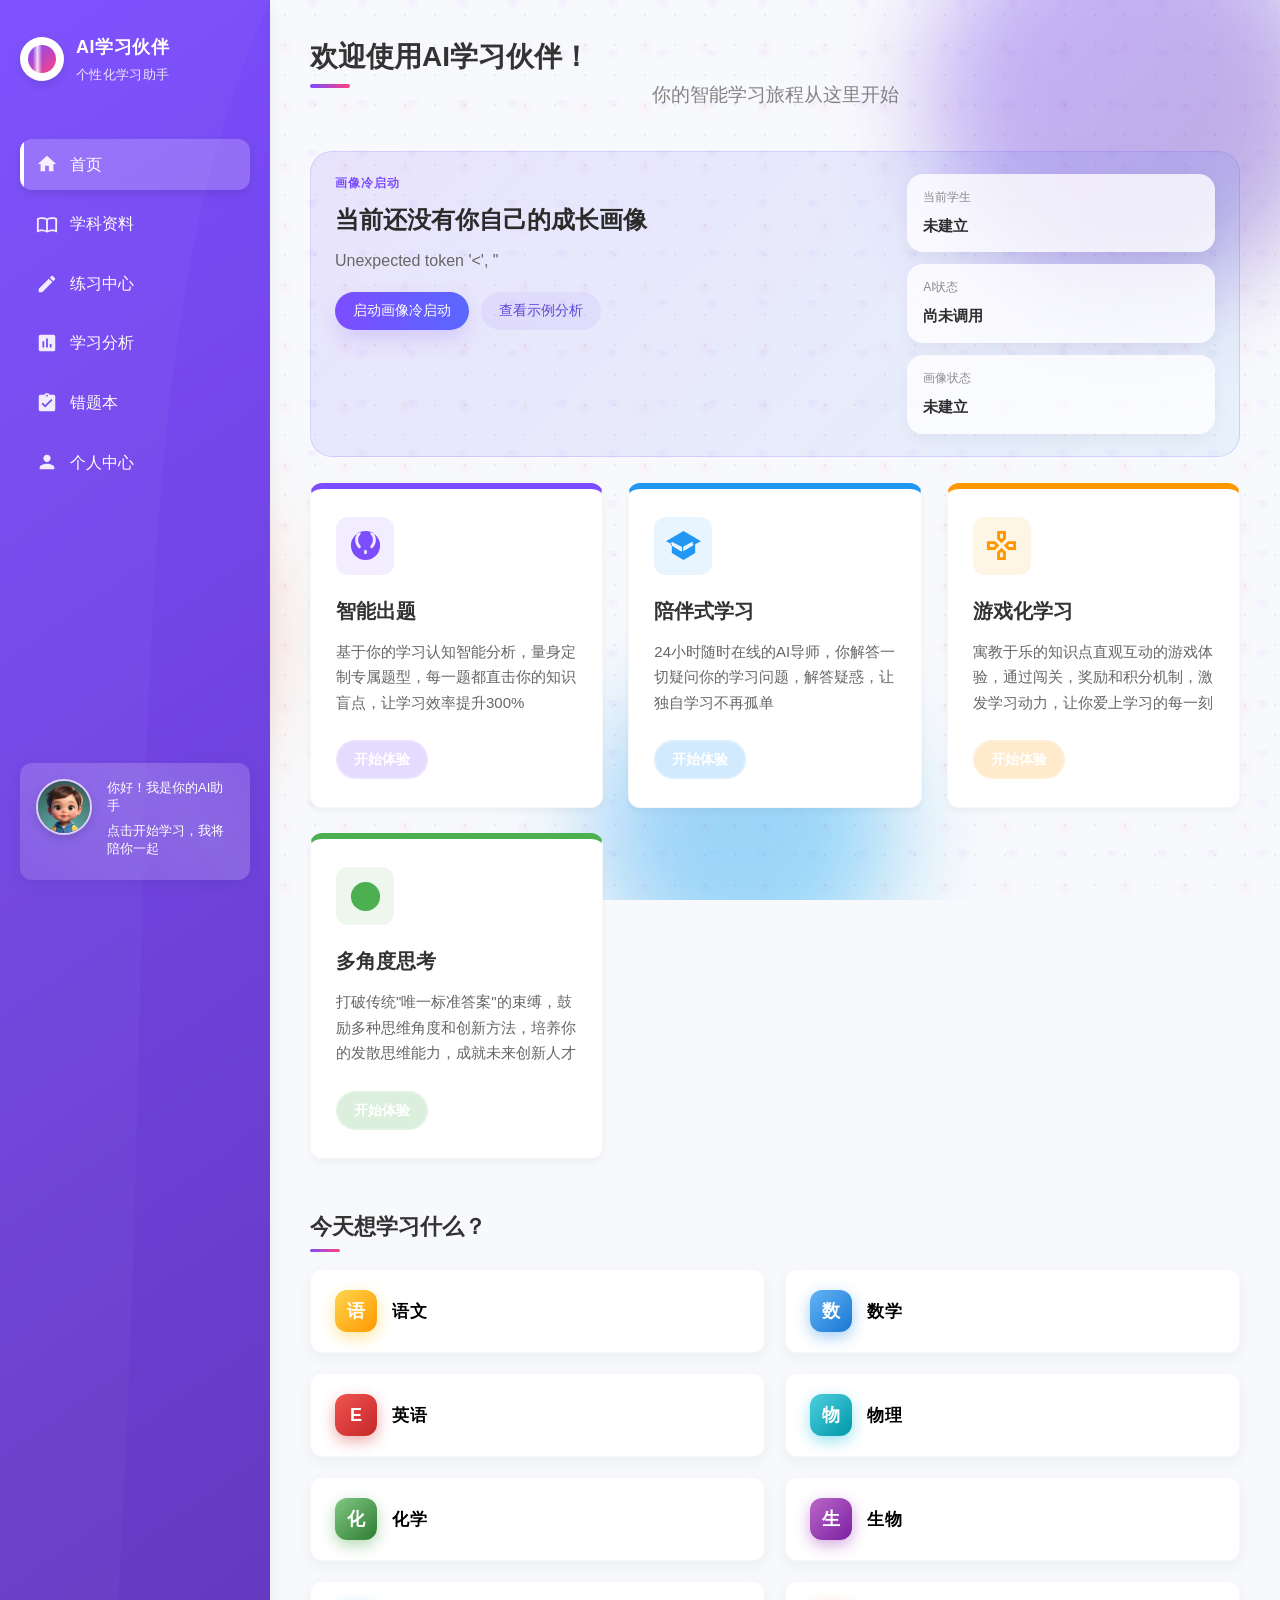
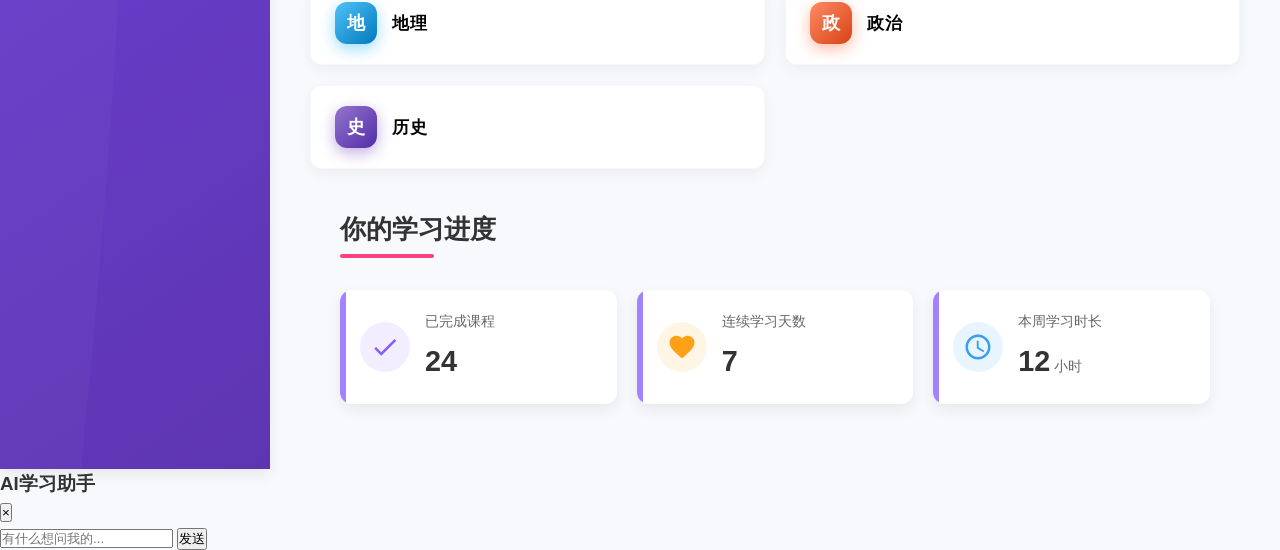
==== frontend/index.html @ 327259ae "Add files via upload" ====
<!DOCTYPE html>
<html lang="zh-CN">
<head>
    <meta charset="UTF-8">
    <meta name="viewport" content="width=device-width, initial-scale=1.0">
    <title>AI学习伙伴 - 个性化学习助手</title>
    <link rel="stylesheet" href="css/shouye.css?v=20260322-homefix-1">
    <!-- 添加谷歌字体 -->
    <link href="https://fonts.googleapis.com/css2?family=Noto+Sans+SC:wght@400;500;600;700&display=swap" rel="stylesheet">
</head>
<body>
    <!-- 背景装饰元素 -->
    <div class="bg-elements">
        <div class="bg-circle bg-circle-1"></div>
        <div class="bg-circle bg-circle-2"></div>
        <div class="bg-circle bg-circle-3"></div>
        <div class="bg-dot-grid"></div>
    </div>

    <div class="container">
        <!-- 左侧导航栏 -->
        <div class="sidebar">
            <div class="logo">
                <div class="logo-icon">
                    <div class="circle"></div>
                </div>
                <div class="logo-text">
                    <h3>AI学习伙伴</h3>
                    <p>个性化学习助手</p>
                </div>
            </div>

            <nav class="nav-menu">
                <a href="index.html" class="nav-item active">
                    <span class="nav-icon home-icon"></span>
                    <span>首页</span>
                </a>
                <a href="./pages/subject.html" class="nav-item">
                    <span class="nav-icon course-icon"></span>
                    <span>学科资料</span>
                </a>
                <a href="pages/practice.html" class="nav-item">
                    <span class="nav-icon practice-icon"></span>
                    <span>练习中心</span>
                </a>
                <a href="pages/analysis.html" class="nav-item">
                    <span class="nav-icon analysis-icon"></span>
                    <span>学习分析</span>
                </a>
                <a href="pages/notebook.html" class="nav-item">
                    <span class="nav-icon notebook-icon"></span>
                    <span>错题本</span>
                </a>
                <a href="./pages/personal.html" class="nav-item">
                    <span class="nav-icon user-icon"></span>
                    <span>个人中心</span>
                </a>
            </nav>

            <div class="avatar-container" id="ai-avatar-container">
                <div class="avatar">
                    <!-- 头像 -->
                     <img src="images/生成卡通形象.png" alt="AI助手头像">
                </div>
                <div class="chat-bubble">
                    <p>你好！我是你的AI助手</p>
                    <p>点击开始学习，我将陪你一起</p>
                </div>
            </div>
            
            <!-- AI助手对话界面 -->
            <div class="ai-sidebar-chat" id="ai-sidebar-chat">
                <div class="ai-chat-header">
                    <h3>AI学习助手</h3>
                </div>
                <div class="ai-chat-messages" id="ai-sidebar-messages">
                    <!-- 消息将在这里动态加载 -->
                </div>
                <div class="ai-chat-input">
                    <input type="text" id="ai-sidebar-input" placeholder="有什么想问我的...">
                    <button id="ai-sidebar-send">
                        <svg width="20" height="20" viewBox="0 0 24 24" fill="none" xmlns="http://www.w3.org/2000/svg">
                            <path d="M22 2L11 13" stroke="currentColor" stroke-width="2" stroke-linecap="round" stroke-linejoin="round"/>
                            <path d="M22 2L15 22L11 13L2 9L22 2Z" stroke="currentColor" stroke-width="2" stroke-linecap="round" stroke-linejoin="round"/>
                        </svg>
                    </button>
                </div>
            </div>
        </div>

        <!-- 主内容区 -->
        <div class="main-content">
            <div class="welcome-section">
                <h1>欢迎使用AI学习伙伴！</h1>
                <p class="welcome-subtitle">你的智能学习旅程从这里开始</p>
            </div>

            <!-- 学习模式卡片 -->
            <div class="learning-cards">
                <div class="card card-purple">
                    <div class="card-icon robot-icon"></div>
                    <h3>智能出题</h3>
                    <p>基于你的学习认知智能分析，量身定制专属题型，每一题都直击你的知识盲点，让学习效率提升300%</p>
                    <button class="card-btn">开始体验</button>
                </div>

                <div class="card card-blue">
                    <div class="card-icon hat-icon"></div>
                    <h3>陪伴式学习</h3>
                    <p>24小时随时在线的AI导师，你解答一切疑问你的学习问题，解答疑惑，让独自学习不再孤单</p>
                    <button class="card-btn">开始体验</button>
                </div>

                <div class="card card-orange">
                    <div class="card-icon game-icon"></div>
                    <h3>游戏化学习</h3>
                    <p>寓教于乐的知识点直观互动的游戏体验，通过闯关，奖励和积分机制，激发学习动力，让你爱上学习的每一刻</p>
                    <button class="card-btn">开始体验</button>
                </div>

                <div class="card card-green">
                    <div class="card-icon bulb-icon"></div>
                    <h3>多角度思考</h3>
                    <p>打破传统"唯一标准答案"的束缚，鼓励多种思维角度和创新方法，培养你的发散思维能力，成就未来创新人才</p>
                    <button class="card-btn">开始体验</button>
                </div>
            </div>

            <!-- 学科选择区域 -->
            <div class="subject-section">
                <h2>今天想学习什么？</h2>
                
                <div class="subject-grid">
                    <button class="subject-btn chinese">
                        <span class="subject-icon"></span>
                        <span>语文</span>
                    </button>
                    
                    <button class="subject-btn math">
                        <span class="subject-icon"></span>
                        <span>数学</span>
                    </button>
                    
                    <button class="subject-btn english">
                        <span class="subject-icon"></span>
                        <span>英语</span>
                    </button>
                    
                    <button class="subject-btn physics">
                        <span class="subject-icon"></span>
                        <span>物理</span>
                    </button>
                    
                    <button class="subject-btn chemistry">
                        <span class="subject-icon"></span>
                        <span>化学</span>
                    </button>
                    
                    <button class="subject-btn biology">
                        <span class="subject-icon"></span>
                        <span>生物</span>
                    </button>
                    
                    <button class="subject-btn geography">
                        <span class="subject-icon"></span>
                        <span>地理</span>
                    </button>
                    
                    <button class="subject-btn politics">
                        <span class="subject-icon"></span>
                        <span>政治</span>
                    </button>
                    
                    <button class="subject-btn history">
                        <span class="subject-icon"></span>
                        <span>历史</span>
                    </button>
                </div>
            </div>
            
            <!-- 学习统计卡片 -->
            <div class="stats-section">
                <h2>你的学习进度</h2>
                <div class="stats-cards">
                    <div class="stats-card">
                        <div class="stats-icon completed-icon"></div>
                        <div class="stats-info">
                            <h4>已完成课程</h4>
                            <p class="stats-number">24</p>
                        </div>
                    </div>
                    <div class="stats-card">
                        <div class="stats-icon streak-icon"></div>
                        <div class="stats-info">
                            <h4>连续学习天数</h4>
                            <p class="stats-number">7</p>
                        </div>
                    </div>
                    <div class="stats-card">
                        <div class="stats-icon time-icon"></div>
                        <div class="stats-info">
                            <h4>本周学习时长</h4>
                            <p class="stats-number">12<span class="stats-unit">小时</span></p>
                        </div>
                    </div>
                </div>
            </div>
        </div>
    </div>

    <script src="js/shouye.js?v=20260322-homefix-1"></script>
    <script src="js/ai-service.js?v=20260322-homefix-1"></script>
    <!-- AI助手修复脚本 -->
    <script src="js/ai-service-fix.js?v=20260322-homefix-1"></script>
</body>
</html>
---- frontend/css/shouye.css ----
/* 全局样式 */
* {
    margin: 0;
    padding: 0;
    box-sizing: border-box;
    font-family: 'PingFang SC', 'Microsoft YaHei', sans-serif;
}

:root {
    --primary-color: #7C4DFF;
    --primary-dark: #5E35B1;
    --secondary-color: #FF4081;
    --text-color: #333;
    --text-light: #666;
    --bg-color: #f8f9fc;
    --card-bg: #ffffff;
    --sidebar-width: 270px;
    --shadow-sm: 0 4px 6px rgba(0, 0, 0, 0.04);
    --shadow-md: 0 6px 15px rgba(0, 0, 0, 0.07);
    --shadow-lg: 0 10px 25px rgba(0, 0, 0, 0.1);
    --border-radius: 12px;
    --transition-normal: all 0.3s cubic-bezier(0.25, 0.8, 0.25, 1);
    
    /* 新增颜色变量 */
    --purple-light: rgba(124, 77, 255, 0.1);
    --blue-light: rgba(33, 150, 243, 0.1);
    --orange-light: rgba(255, 152, 0, 0.1);
    --green-light: rgba(76, 175, 80, 0.1);
    --gradient-purple: linear-gradient(135deg, #7C4DFF, #9966FF);
    --gradient-blue: linear-gradient(135deg, #2196F3, #03A9F4);
    --gradient-orange: linear-gradient(135deg, #FF9800, #FF7043);
    --gradient-green: linear-gradient(135deg, #4CAF50, #8BC34A);
}

body {
    background-color: var(--bg-color);
    color: var(--text-color);
    line-height: 1.6;
    font-size: 16px;
    background-image: 
        radial-gradient(circle at 25% 5%, rgba(124, 77, 255, 0.05) 2%, transparent 12%),
        radial-gradient(circle at 75% 80%, rgba(255, 64, 129, 0.04) 2%, transparent 12%);
    background-size: 50px 50px, 60px 60px;
    background-attachment: fixed;
}

/* 美化滚动条 */
::-webkit-scrollbar {
    width: 8px;
    height: 8px;
}

::-webkit-scrollbar-track {
    background: rgba(0, 0, 0, 0.05);
    border-radius: 10px;
}

::-webkit-scrollbar-thumb {
    background: rgba(124, 77, 255, 0.3);
    border-radius: 10px;
}

::-webkit-scrollbar-thumb:hover {
    background: rgba(124, 77, 255, 0.5);
}

.container {
    display: flex;
    min-height: 100vh;
    position: relative;
}

/* 侧边栏样式 */
.sidebar {
    width: var(--sidebar-width);
    background: linear-gradient(145deg, var(--primary-color) 0%, var(--primary-dark) 100%);
    color: white;
    padding: 25px 20px;
    display: flex;
    flex-direction: column;
    box-shadow: var(--shadow-md);
    z-index: 10;
    position: relative;
    overflow-y: auto;
}

.sidebar::before {
    content: '';
    position: absolute;
    top: 0;
    left: 0;
    width: 100%;
    height: 100%;
    background-image: url('data:image/svg+xml;utf8,<svg xmlns="http://www.w3.org/2000/svg" viewBox="0 0 100 100" preserveAspectRatio="none"><path d="M0,0 L100,0 C30,20 70,50 30,100 L0,100 Z" fill="rgba(255,255,255,0.05)"/></svg>');
    background-size: cover;
    opacity: 0.5;
    pointer-events: none;
}

.logo {
    display: flex;
    align-items: center;
    margin-bottom: 35px;
    padding: 8px 0;
}

.logo-icon {
    background-color: white;
    border-radius: 50%;
    width: 44px;
    height: 44px;
    display: flex;
    align-items: center;
    justify-content: center;
    margin-right: 12px;
    box-shadow: 0 4px 10px rgba(0, 0, 0, 0.1);
    position: relative;
    overflow: hidden;
}

.logo-svg {
    position: absolute;
    z-index: 5;
    opacity: 0.9;
    transform: scale(0.9);
}

.logo-icon::after {
    content: '';
    position: absolute;
    top: -10px;
    left: -10px;
    right: -10px;
    bottom: -10px;
    background: linear-gradient(45deg, transparent 40%, rgba(255, 255, 255, 0.8) 45%, transparent 50%);
    transform: rotate(45deg);
    animation: shimmer 3s infinite;
}

@keyframes shimmer {
    0% { transform: translateX(-100%) rotate(45deg); }
    100% { transform: translateX(100%) rotate(45deg); }
}

.circle {
    background: linear-gradient(135deg, var(--primary-color), var(--secondary-color));
    width: 28px;
    height: 28px;
    border-radius: 50%;
    position: relative;
    animation: pulse 2s infinite;
}

@keyframes pulse {
    0% { box-shadow: 0 5px 15px rgba(0, 0, 0, 0.1); }
    50% { box-shadow: 0 8px 25px rgba(0, 0, 0, 0.2); }
    100% { box-shadow: 0 5px 15px rgba(0, 0, 0, 0.1); }
}

.logo-text h3 {
    font-size: 18px;
    font-weight: 600;
    margin-bottom: 3px;
    letter-spacing: 0.5px;
}

.logo-text p {
    font-size: 13px;
    opacity: 0.85;
    letter-spacing: 0.3px;
}

.nav-menu {
    display: flex;
    flex-direction: column;
    flex-grow: 1;
    margin-top: 10px;
}

.nav-item {
    display: flex;
    align-items: center;
    padding: 13px 16px;
    margin-bottom: 8px;
    color: white;
    text-decoration: none;
    border-radius: var(--border-radius);
    transition: var(--transition-normal);
    position: relative;
    overflow: hidden;
}

.nav-item:hover {
    background-color: rgba(255, 255, 255, 0.15);
    transform: translateX(3px);
}

.nav-item.active {
    background-color: rgba(255, 255, 255, 0.2);
    box-shadow: 0 4px 8px rgba(0, 0, 0, 0.1);
}

.nav-item.active::before {
    content: '';
    position: absolute;
    left: 0;
    top: 0;
    bottom: 0;
    width: 4px;
    background: white;
    border-radius: 0 4px 4px 0;
}

.nav-icon {
    width: 22px;
    height: 22px;
    margin-right: 12px;
    display: inline-block;
    background-color: rgba(255, 255, 255, 0.9);
    mask-size: contain;
    mask-repeat: no-repeat;
    mask-position: center;
    -webkit-mask-size: contain;
    -webkit-mask-repeat: no-repeat;
    -webkit-mask-position: center;
}

.home-icon {
    -webkit-mask-image: url('data:image/svg+xml;utf8,<svg xmlns="http://www.w3.org/2000/svg" viewBox="0 0 24 24"><path d="M10 20v-6h4v6h5v-8h3L12 3 2 12h3v8z"/></svg>');
    mask-image: url('data:image/svg+xml;utf8,<svg xmlns="http://www.w3.org/2000/svg" viewBox="0 0 24 24"><path d="M10 20v-6h4v6h5v-8h3L12 3 2 12h3v8z"/></svg>');
}

.course-icon {
    -webkit-mask-image: url('data:image/svg+xml;utf8,<svg xmlns="http://www.w3.org/2000/svg" viewBox="0 0 24 24"><path d="M21 5c-1.11-.35-2.33-.5-3.5-.5-1.95 0-4.05.4-5.5 1.5-1.45-1.1-3.55-1.5-5.5-1.5S2.45 4.9 1 6v14.65c0 .25.25.5.5.5.1 0 .15-.05.25-.05C3.1 20.45 5.05 20 6.5 20c1.95 0 4.05.4 5.5 1.5 1.35-.85 3.8-1.5 5.5-1.5 1.65 0 3.35.3 4.75 1.05.1.05.15.05.25.05.25 0 .5-.25.5-.5V6c-.6-.45-1.25-.75-2-1zM3 18.5V7c1.1-.35 2.3-.5 3.5-.5 1.34 0 3.13.41 4.5.99v11.5C9.63 18.41 7.84 18 6.5 18c-1.2 0-2.4.15-3.5.5zm18 0c-1.1-.35-2.3-.5-3.5-.5-1.34 0-3.13.41-4.5.99V7.49c1.37-.59 3.16-.99 4.5-.99 1.2 0 2.4.15 3.5.5v11.5z"/></svg>');
    mask-image: url('data:image/svg+xml;utf8,<svg xmlns="http://www.w3.org/2000/svg" viewBox="0 0 24 24"><path d="M21 5c-1.11-.35-2.33-.5-3.5-.5-1.95 0-4.05.4-5.5 1.5-1.45-1.1-3.55-1.5-5.5-1.5S2.45 4.9 1 6v14.65c0 .25.25.5.5.5.1 0 .15-.05.25-.05C3.1 20.45 5.05 20 6.5 20c1.95 0 4.05.4 5.5 1.5 1.35-.85 3.8-1.5 5.5-1.5 1.65 0 3.35.3 4.75 1.05.1.05.15.05.25.05.25 0 .5-.25.5-.5V6c-.6-.45-1.25-.75-2-1zM3 18.5V7c1.1-.35 2.3-.5 3.5-.5 1.34 0 3.13.41 4.5.99v11.5C9.63 18.41 7.84 18 6.5 18c-1.2 0-2.4.15-3.5.5zm18 0c-1.1-.35-2.3-.5-3.5-.5-1.34 0-3.13.41-4.5.99V7.49c1.37-.59 3.16-.99 4.5-.99 1.2 0 2.4.15 3.5.5v11.5z"/></svg>');
}

.practice-icon {
    -webkit-mask-image: url('data:image/svg+xml;utf8,<svg xmlns="http://www.w3.org/2000/svg" viewBox="0 0 24 24"><path d="M3 17.25V21h3.75L17.81 9.94l-3.75-3.75L3 17.25zM20.71 7.04c.39-.39.39-1.02 0-1.41l-2.34-2.34c-.39-.39-1.02-.39-1.41 0l-1.83 1.83 3.75 3.75 1.83-1.83z"/></svg>');
    mask-image: url('data:image/svg+xml;utf8,<svg xmlns="http://www.w3.org/2000/svg" viewBox="0 0 24 24"><path d="M3 17.25V21h3.75L17.81 9.94l-3.75-3.75L3 17.25zM20.71 7.04c.39-.39.39-1.02 0-1.41l-2.34-2.34c-.39-.39-1.02-.39-1.41 0l-1.83 1.83 3.75 3.75 1.83-1.83z"/></svg>');
}

.analysis-icon {
    -webkit-mask-image: url('data:image/svg+xml;utf8,<svg xmlns="http://www.w3.org/2000/svg" viewBox="0 0 24 24"><path d="M19 3H5c-1.1 0-2 .9-2 2v14c0 1.1.9 2 2 2h14c1.1 0 2-.9 2-2V5c0-1.1-.9-2-2-2zM9 17H7v-7h2v7zm4 0h-2V7h2v10zm4 0h-2v-4h2v4z"/></svg>');
    mask-image: url('data:image/svg+xml;utf8,<svg xmlns="http://www.w3.org/2000/svg" viewBox="0 0 24 24"><path d="M19 3H5c-1.1 0-2 .9-2 2v14c0 1.1.9 2 2 2h14c1.1 0 2-.9 2-2V5c0-1.1-.9-2-2-2zM9 17H7v-7h2v7zm4 0h-2V7h2v10zm4 0h-2v-4h2v4z"/></svg>');
}

.notebook-icon {
    -webkit-mask-image: url('data:image/svg+xml;utf8,<svg xmlns="http://www.w3.org/2000/svg" viewBox="0 0 24 24"><path d="M19 3h-4.18C14.4 1.84 13.3 1 12 1c-1.3 0-2.4.84-2.82 2H5c-1.1 0-2 .9-2 2v14c0 1.1.9 2 2 2h14c1.1 0 2-.9 2-2V5c0-1.1-.9-2-2-2zm-7 0c.55 0 1 .45 1 1s-.45 1-1 1-1-.45-1-1 .45-1 1-1zm-2 14l-4-4 1.41-1.41L10 14.17l6.59-6.59L18 9l-8 8z"/></svg>');
    mask-image: url('data:image/svg+xml;utf8,<svg xmlns="http://www.w3.org/2000/svg" viewBox="0 0 24 24"><path d="M19 3h-4.18C14.4 1.84 13.3 1 12 1c-1.3 0-2.4.84-2.82 2H5c-1.1 0-2 .9-2 2v14c0 1.1.9 2 2 2h14c1.1 0 2-.9 2-2V5c0-1.1-.9-2-2-2zm-7 0c.55 0 1 .45 1 1s-.45 1-1 1-1-.45-1-1 .45-1 1-1zm-2 14l-4-4 1.41-1.41L10 14.17l6.59-6.59L18 9l-8 8z"/></svg>');
}

.user-icon {
    -webkit-mask-image: url('data:image/svg+xml;utf8,<svg xmlns="http://www.w3.org/2000/svg" viewBox="0 0 24 24"><path d="M12 12c2.21 0 4-1.79 4-4s-1.79-4-4-4-4 1.79-4 4 1.79 4 4 4zm0 2c-2.67 0-8 1.34-8 4v2h16v-2c0-2.66-5.33-4-8-4z"/></svg>');
    mask-image: url('data:image/svg+xml;utf8,<svg xmlns="http://www.w3.org/2000/svg" viewBox="0 0 24 24"><path d="M12 12c2.21 0 4-1.79 4-4s-1.79-4-4-4-4 1.79-4 4 1.79 4 4 4zm0 2c-2.67 0-8 1.34-8 4v2h16v-2c0-2.66-5.33-4-8-4z"/></svg>');
}

.avatar-container {
    display: flex;
    background: rgba(255, 255, 255, 0.1);
    backdrop-filter: blur(5px);
    -webkit-backdrop-filter: blur(5px);
    border-radius: var(--border-radius);
    padding: 16px;
    box-shadow: 0 4px 15px rgba(0, 0, 0, 0.07);
    position: fixed;
    left: 20px;
    bottom: 20px;
    width: calc(var(--sidebar-width) - 40px);
    z-index: 20;
    overflow: hidden;
    cursor: pointer;
    transition: transform 0.3s ease, opacity 0.3s ease;
}

.avatar-container:hover {
    transform: translateY(-5px);
    box-shadow: 0 8px 25px rgba(0, 0, 0, 0.12);
    background: rgba(255, 255, 255, 0.15);
}

.avatar-container:active {
    transform: translateY(-2px);
}

.avatar-container::before {
    content: '';
    position: absolute;
    top: 0;
    left: 0;
    width: 100%;
    height: 100%;
    background: linear-gradient(45deg, transparent, rgba(255, 255, 255, 0.1), transparent);
    background-size: 200% 200%;
    animation: shimmerBg 2s linear infinite;
}

@keyframes shimmerBg {
    0% { background-position: 0% 0%; }
    100% { background-position: 200% 200%; }
}

.avatar {
    width: 56px;
    height: 56px;
    border-radius: 50%;
    flex-shrink: 0;
    overflow: hidden;
    box-shadow: 0 4px 8px rgba(0, 0, 0, 0.15);
    border: 2px solid rgba(255, 255, 255, 0.7);
}

.avatar img {
    width: 100%;
    height: 100%;
    object-fit: cover;
    transition: transform 0.5s ease;
}

.avatar:hover img {
    transform: scale(1.1);
}

.chat-bubble {
    margin-left: 15px;
    font-size: 13px;
    align-self: center;
    position: relative;
}

.chat-bubble p {
    margin-bottom: 6px;
    line-height: 1.4;
    position: relative;
    z-index: 1;
}

/* 主内容区样式 */
.main-content {
    flex-grow: 1;
    padding: 35px 40px;
    overflow-y: auto;
    position: relative;
}

.welcome-section {
    margin-bottom: 40px;
    position: relative;
}

.welcome-section h1 {
    font-size: 28px;
    font-weight: 700;
    color: var(--text-color);
    position: relative;
    display: inline-block;
    margin-bottom: 10px;
}

.welcome-section h1::after {
    content: '';
    position: absolute;
    left: 0;
    bottom: -8px;
    width: 40px;
    height: 4px;
    background: linear-gradient(90deg, var(--primary-color), var(--secondary-color));
    border-radius: 2px;
}

/* 欢迎区域副标题 */
.welcome-subtitle {
    text-align: center;
    color: var(--text-light);
    font-size: 1.2rem;
    margin-top: -10px;
    margin-bottom: 20px;
    opacity: 0.8;
    font-weight: 500;
    max-width: 600px;
    margin-left: auto;
    margin-right: auto;
    animation: fadeInUp 0.8s ease-out 0.2s both;
}

/* 学习卡片样式 */
.learning-cards {
    display: grid;
    grid-template-columns: repeat(auto-fit, minmax(260px, 1fr));
    gap: 25px;
    margin-bottom: 50px;
}

.card {
    background-color: var(--card-bg);
    border-radius: var(--border-radius);
    padding: 28px 25px;
    box-shadow: var(--shadow-sm);
    transition: var(--transition-normal);
    position: relative;
    overflow: hidden;
    z-index: 1;
    border: 1px solid rgba(0, 0, 0, 0.03);
}

.card::before {
    content: '';
    position: absolute;
    top: 0;
    left: 0;
    right: 0;
    height: 6px;
    background: linear-gradient(90deg, transparent, rgba(255, 255, 255, 0.5), transparent);
    opacity: 0;
    transition: opacity 0.5s ease;
}

.card:hover {
    transform: translateY(-8px);
    box-shadow: var(--shadow-lg);
}

.card:hover::before {
    opacity: 1;
}

.card-icon {
    width: 58px;
    height: 58px;
    border-radius: var(--border-radius);
    display: flex;
    align-items: center;
    justify-content: center;
    margin-bottom: 20px;
    background-size: 60%;
    background-position: center;
    background-repeat: no-repeat;
    transition: transform 0.3s ease;
}

.card:hover .card-icon {
    transform: scale(1.1) rotate(5deg);
}

.card-purple .card-icon {
    background-color: rgba(124, 77, 255, 0.1);
    background-image: url('data:image/svg+xml;utf8,<svg xmlns="http://www.w3.org/2000/svg" viewBox="0 0 24 24" fill="%237C4DFF"><path d="M22 12a10 10 0 1 1-20 0 10 10 0 0 1 20 0zm-10 3a1 1 0 0 0-1 1v1a1 1 0 0 0 2 0v-1a1 1 0 0 0-1-1zm-3.5-1.5a1 1 0 0 0 0-1.4 5.5 5.5 0 0 1 0-7.8 1 1 0 0 0-1.4-1.4 7.5 7.5 0 0 0 0 10.6 1 1 0 0 0 1.4 0zm7-1.4a1 1 0 0 0 0 1.4 1 1 0 0 0 1.4 0 7.5 7.5 0 0 0 0-10.6 1 1 0 0 0-1.4 1.4 5.5 5.5 0 0 1 0 7.8z"/></svg>');
}

.card-blue .card-icon {
    background-color: rgba(33, 150, 243, 0.1);
    background-image: url('data:image/svg+xml;utf8,<svg xmlns="http://www.w3.org/2000/svg" viewBox="0 0 24 24" fill="%232196F3"><path d="M12 2L0 9l4 2.18v6L12 22l8-4.82v-6L24 9L12 2zm6.82 9.76l-7.01 4.26v-3.08L18 9.5l.82 2.26zm-8.64 4.26L3.18 11.7 4 9.5l7 3.5v3z"/></svg>');
}

.card-orange .card-icon {
    background-color: rgba(255, 152, 0, 0.1);
    background-image: url('data:image/svg+xml;utf8,<svg xmlns="http://www.w3.org/2000/svg" viewBox="0 0 24 24" fill="%23FF9800"><path d="M13 4v2.67l-1 1-1-1V4h2m7 7v2h-2.67l-1-1 1-1H20M6.67 11l1 1-1 1H4v-2h2.67M12 16.33l1 1V20h-2v-2.67l1-1M15 2H9v5.5l3 3 3-3V2zm7 7h-5.5l-3 3 3 3H22V9zM7.5 9H2v6h5.5l3-3-3-3zm4.5 4.5l-3 3V22h6v-5.5l-3-3z"/></svg>');
}

.card-green .card-icon {
    background-color: rgba(76, 175, 80, 0.1);
    background-image: url('data:image/svg+xml;utf8,<svg xmlns="http://www.w3.org/2000/svg" viewBox="0 0 24 24" fill="%234CAF50"><path d="M12 2a10 10 0 1 0 10 10A10 10 0 0 0 12 2zm-.5 5v3H8l4 4 4-4h-3.5V7h-1z"/></svg>');
}

.card h3 {
    font-size: 20px;
    margin-bottom: 12px;
    font-weight: 600;
    color: var(--text-color);
    position: relative;
}

.card p {
    font-size: 15px;
    color: var(--text-light);
    line-height: 1.7;
    margin-bottom: 10px;
}

.card-purple {
    border-top: 6px solid #7C4DFF;
}

.card-blue {
    border-top: 6px solid #2196F3;
}

.card-orange {
    border-top: 6px solid #FF9800;
}

.card-green {
    border-top: 6px solid #4CAF50;
}

/* 卡片按钮 */
.card-btn {
    background: transparent;
    border: 2px solid rgba(255, 255, 255, 0.2);
    color: white;
    padding: 8px 16px;
    border-radius: 30px;
    font-weight: 600;
    font-size: 0.9rem;
    margin-top: 15px;
    cursor: pointer;
    transition: all 0.3s ease;
    position: relative;
    overflow: hidden;
    z-index: 1;
}

.card-btn::before {
    content: '';
    position: absolute;
    top: 0;
    left: 0;
    width: 0%;
    height: 100%;
    background: rgba(255, 255, 255, 0.2);
    z-index: -1;
    transition: width 0.3s ease;
}

.card-btn:hover::before {
    width: 100%;
}

.card-btn:hover {
    transform: translateY(-3px);
    box-shadow: 0 5px 15px rgba(0, 0, 0, 0.1);
}

.card-purple .card-btn {
    background: rgba(124, 77, 255, 0.2);
}

.card-blue .card-btn {
    background: rgba(33, 150, 243, 0.2);
}

.card-orange .card-btn {
    background: rgba(255, 152, 0, 0.2);
}

.card-green .card-btn {
    background: rgba(76, 175, 80, 0.2);
}

/* 学科选择区样式 */
.subject-section {
    margin-top: 40px;
    position: relative;
}

.subject-section h2 {
    font-size: 22px;
    margin-bottom: 25px;
    color: var(--text-color);
    font-weight: 600;
    position: relative;
    display: inline-block;
}

.subject-section h2::after {
    content: '';
    position: absolute;
    left: 0;
    bottom: -8px;
    width: 30px;
    height: 3px;
    background: linear-gradient(90deg, var(--primary-color), var(--secondary-color));
    border-radius: 1.5px;
}

.subject-grid {
    display: grid;
    grid-template-columns: repeat(auto-fill, minmax(300px, 1fr));
    gap: 20px;
}

.subject-btn {
    display: flex;
    align-items: center;
    padding: 20px 24px;
    border: none;
    border-radius: var(--border-radius);
    background-color: var(--card-bg);
    cursor: pointer;
    font-size: 16px;
    font-weight: 500;
    text-align: left;
    box-shadow: 0 5px 15px rgba(0, 0, 0, 0.05);
    transition: all 0.3s cubic-bezier(0.34, 1.56, 0.64, 1);
    border: 1px solid rgba(0, 0, 0, 0.03);
    position: relative;
    overflow: hidden;
}

.subject-btn::before {
    content: '';
    position: absolute;
    top: 0;
    left: 0;
    width: 100%;
    height: 100%;
    background: linear-gradient(45deg, transparent, rgba(255, 255, 255, 0.1), transparent);
    transform: translateX(-100%);
    transition: transform 0.6s ease;
}

.subject-btn:hover {
    transform: translateY(-8px);
    box-shadow: 0 15px 30px rgba(0, 0, 0, 0.1);
    background-color: rgba(255, 255, 255, 0.9);
}

.subject-btn:hover::before {
    transform: translateX(100%);
}

.subject-icon {
    width: 42px;
    height: 42px;
    margin-right: 15px;
    display: inline-flex;
    align-items: center;
    justify-content: center;
    border-radius: 12px;
    transition: all 0.3s cubic-bezier(0.34, 1.56, 0.64, 1);
    position: relative;
    font-weight: bold;
    color: white;
    font-size: 18px;
    box-shadow: 0 4px 10px rgba(0, 0, 0, 0.1);
    overflow: hidden;
}

.subject-icon::before {
    content: '';
    position: absolute;
    top: 0;
    left: 0;
    right: 0;
    bottom: 0;
    background: rgba(255, 255, 255, 0.15);
    transform: translateX(-100%);
    transition: transform 0.6s ease;
    z-index: 1;
}

.subject-btn:hover .subject-icon::before {
    transform: translateX(100%);
}

.subject-btn:hover .subject-icon {
    transform: scale(1.15) translateY(-3px);
    box-shadow: 0 8px 20px rgba(0, 0, 0, 0.15);
    animation: pulse 2s infinite;
}

.subject-btn:nth-child(odd) .subject-icon {
    animation: floating 3s ease-in-out infinite;
}

.subject-btn:nth-child(even) .subject-icon {
    animation: floating 4s ease-in-out infinite;
    animation-delay: 0.5s;
}

.subject-btn:hover .subject-icon {
    animation: none;
}

.chinese .subject-icon::after {
    content: '语';
}

.math .subject-icon::after {
    content: '数';
}

.english .subject-icon::after {
    content: 'E';
}

.physics .subject-icon::after {
    content: '物';
}

.chemistry .subject-icon::after {
    content: '化';
}

.biology .subject-icon::after {
    content: '生';
}

.geography .subject-icon::after {
    content: '地';
}

.politics .subject-icon::after {
    content: '政';
}

.history .subject-icon::after {
    content: '史';
}

.chinese .subject-icon {
    background: linear-gradient(135deg, #FFD54F, #FF9800);
    box-shadow: 0 5px 15px rgba(255, 193, 7, 0.4);
}

.math .subject-icon {
    background: linear-gradient(135deg, #64B5F6, #1976D2);
    box-shadow: 0 5px 15px rgba(30, 136, 229, 0.4);
}

.english .subject-icon {
    background: linear-gradient(135deg, #EF5350, #C62828);
    box-shadow: 0 5px 15px rgba(211, 47, 47, 0.4);
}

.physics .subject-icon {
    background: linear-gradient(135deg, #4DD0E1, #0097A7);
    box-shadow: 0 5px 15px rgba(0, 188, 212, 0.4);
}

.chemistry .subject-icon {
    background: linear-gradient(135deg, #81C784, #2E7D32);
    box-shadow: 0 5px 15px rgba(67, 160, 71, 0.4);
}

.biology .subject-icon {
    background: linear-gradient(135deg, #BA68C8, #7B1FA2);
    box-shadow: 0 5px 15px rgba(156, 39, 176, 0.4);
}

.geography .subject-icon {
    background: linear-gradient(135deg, #4FC3F7, #0277BD);
    box-shadow: 0 5px 15px rgba(3, 169, 244, 0.4);
}

.politics .subject-icon {
    background: linear-gradient(135deg, #FF8A65, #D84315);
    box-shadow: 0 5px 15px rgba(255, 87, 34, 0.4);
}

.history .subject-icon {
    background: linear-gradient(135deg, #9575CD, #512DA8);
    box-shadow: 0 5px 15px rgba(103, 58, 183, 0.4);
}

.subject-btn span:last-child {
    font-weight: 600;
    letter-spacing: 0.5px;
    font-size: 17px;
    transition: all 0.3s ease;
}

.subject-btn:hover span:last-child {
    transform: scale(1.05);
    color: var(--primary-color);
}

/* 响应式布局 */
@media screen and (max-width: 1200px) {
    :root {
        --sidebar-width: 240px;
    }
    
    .learning-cards {
        grid-template-columns: repeat(2, 1fr);
    }
    
    .main-content {
        padding: 30px;
    }
}

@media screen and (max-width: 1024px) {
    .learning-cards {
        grid-template-columns: repeat(2, 1fr);
        gap: 20px;
    }
    
    .subject-grid {
        grid-template-columns: repeat(auto-fill, minmax(280px, 1fr));
    }
}

@media screen and (max-width: 768px) {
    :root {
        --sidebar-width: 100%;
    }
    
    .container {
        flex-direction: column;
    }
    
    .sidebar {
        width: 100%;
        padding: 20px;
    }
    
    .nav-menu {
        flex-direction: row;
        overflow-x: auto;
        margin-bottom: 15px;
        padding-bottom: 5px;
    }
    
    .nav-item {
        margin-right: 12px;
        margin-bottom: 0;
        padding: 10px 15px;
        white-space: nowrap;
    }
    
    .nav-item.active::before {
        width: 100%;
        height: 3px;
        top: auto;
        bottom: 0;
        border-radius: 2px 2px 0 0;
    }
    
    .learning-cards {
        grid-template-columns: 1fr;
    }
    
    .avatar-container {
        display: block;
        position: fixed;
        bottom: 20px;
        left: 20px;
        width: auto;
        z-index: 99;
    }
    
    .ai-sidebar-chat {
        width: 100%;
    }
    
    .welcome-section h1 {
        font-size: 24px;
    }
    
    .subject-section h2 {
        font-size: 20px;
    }
}

@media screen and (max-width: 540px) {
    .main-content {
        padding: 20px;
    }
    
    .card {
        padding: 20px;
    }
    
    .subject-grid {
        grid-template-columns: 1fr;
    }
    
    .subject-btn {
        padding: 15px 20px;
    }
    
    .welcome-section h1,
    .subject-section h2 {
        font-size: 18px;
    }
}

/* 添加一些微妙的动画效果 */
@keyframes fadeIn {
    from { opacity: 0; transform: translateY(10px); }
    to { opacity: 1; transform: translateY(0); }
}

.welcome-section {
    animation: fadeIn 0.8s ease-out;
}

.learning-cards {
    animation: fadeIn 1s ease-out 0.2s both;
}

.subject-section {
    animation: fadeIn 1.2s ease-out 0.4s both;
}

/* Dark Mode Styles */
@media (prefers-color-scheme: dark) {
    :root {
        --primary-color: #8aacc8;
        --primary-dark: #66829b;
        --secondary-color: #ff79c6;
        --text-color: #eee;
        --text-light: #ccc;
        --bg-color: #181a1b;
        --card-bg: #242526;
    }
    
    body {
         background-color: var(--bg-color);
         color: var(--text-color);
         transition: background-color 0.4s ease, color 0.4s ease;
    }
   
    .sidebar {
         background: linear-gradient(145deg, var(--primary-color) 0%, var(--primary-dark) 100%);
         color: var(--text-color);
    }
    
    .nav-item:hover {
         background-color: rgba(255, 255, 255, 0.1);
    }
    
    .nav-item.active {
         background-color: rgba(255, 255, 255, 0.15);
         box-shadow: 0 4px 8px rgba(255, 255, 255, 0.1);
    }
    
    .card {
         background-color: var(--card-bg);
         border: 1px solid rgba(255, 255, 255, 0.1);
    }
}

/* 背景装饰元素 */
.bg-elements {
    position: fixed;
    top: 0;
    left: 0;
    width: 100%;
    height: 100%;
    pointer-events: none;
    z-index: -1;
    overflow: hidden;
}

.bg-circle {
    position: absolute;
    border-radius: 50%;
    filter: blur(50px);
    opacity: 0.4;
}

.bg-circle-1 {
    width: 400px;
    height: 400px;
    top: -100px;
    right: -50px;
    background: linear-gradient(135deg, #7C4DFF, #5E35B1);
    animation: floating 15s infinite alternate ease-in-out;
}

.bg-circle-2 {
    width: 300px;
    height: 300px;
    bottom: -80px;
    right: 30%;
    background: linear-gradient(135deg, #2196F3, #03A9F4);
    animation: floating 18s infinite alternate-reverse ease-in-out;
}

.bg-circle-3 {
    width: 350px;
    height: 350px;
    bottom: 10%;
    left: -100px;
    background: linear-gradient(135deg, #FF9800, #FF7043);
    animation: floating 20s infinite alternate ease-in-out;
}

.bg-dot-grid {
    position: absolute;
    top: 0;
    left: 0;
    width: 100%;
    height: 100%;
    background-image: radial-gradient(rgba(0, 0, 0, 0.1) 1px, transparent 1px);
    background-size: 30px 30px;
    opacity: 0.5;
}

@keyframes floating {
    0% { transform: translateY(0px); }
    50% { transform: translateY(-5px); }
    100% { transform: translateY(0px); }
}

/* 学习统计卡片区域 */
.stats-section {
    margin-top: 40px;
    padding: 0 30px 30px;
    animation: fadeIn 1s ease-out 0.4s both;
}

.stats-section h2 {
    font-size: 1.6rem;
    color: var(--text-color);
    margin-bottom: 20px;
    position: relative;
    display: inline-block;
}

.stats-section h2::after {
    content: '';
    position: absolute;
    bottom: -8px;
    left: 0;
    width: 60%;
    height: 4px;
    background: var(--secondary-color);
    border-radius: 2px;
}

.stats-cards {
    display: grid;
    grid-template-columns: repeat(3, 1fr);
    gap: 20px;
    margin-top: 20px;
}

.stats-card {
    background: var(--card-bg);
    border-radius: var(--border-radius);
    padding: 20px;
    display: flex;
    align-items: center;
    box-shadow: var(--shadow-md);
    transition: all 0.3s ease;
    position: relative;
    overflow: hidden;
}

.stats-card::before {
    content: '';
    position: absolute;
    top: 0;
    left: 0;
    width: 6px;
    height: 100%;
    background: var(--primary-color);
    opacity: 0.7;
}

.stats-card:hover {
    transform: translateY(-5px);
    box-shadow: var(--shadow-lg);
}

.stats-icon {
    width: 50px;
    height: 50px;
    border-radius: 50%;
    margin-right: 15px;
    display: flex;
    align-items: center;
    justify-content: center;
    position: relative;
}

.stats-icon::before {
    content: '';
    position: absolute;
    width: 30px;
    height: 30px;
    background-size: cover;
    background-position: center;
    opacity: 0.9;
}

.completed-icon {
    background-color: var(--purple-light);
}

.completed-icon::before {
    background-image: url("data:image/svg+xml,%3Csvg xmlns='http://www.w3.org/2000/svg' viewBox='0 0 24 24' fill='%237C4DFF'%3E%3Cpath d='M9 16.17L4.83 12l-1.42 1.41L9 19 21 7l-1.41-1.41L9 16.17z'/%3E%3C/svg%3E");
}

.streak-icon {
    background-color: var(--orange-light);
}

.streak-icon::before {
    background-image: url("data:image/svg+xml,%3Csvg xmlns='http://www.w3.org/2000/svg' viewBox='0 0 24 24' fill='%23FF9800'%3E%3Cpath d='M13.35 20.13c-.76.69-1.93.69-2.69-.01l-.11-.1C5.3 15.27 1.87 12.16 2 8.28c.06-1.7.93-3.33 2.34-4.29 2.64-1.8 5.9-.96 7.66 1.1 1.76-2.06 5.02-2.91 7.66-1.1 1.41.96 2.28 2.59 2.34 4.29.14 3.88-3.3 6.99-8.55 11.76l-.1.09z'/%3E%3C/svg%3E");
}

.time-icon {
    background-color: var(--blue-light);
}

.time-icon::before {
    background-image: url("data:image/svg+xml,%3Csvg xmlns='http://www.w3.org/2000/svg' viewBox='0 0 24 24' fill='%232196F3'%3E%3Cpath d='M11.99 2C6.47 2 2 6.48 2 12s4.47 10 9.99 10C17.52 22 22 17.52 22 12S17.52 2 11.99 2zM12 20c-4.42 0-8-3.58-8-8s3.58-8 8-8 8 3.58 8 8-3.58 8-8 8zm.5-13H11v6l5.25 3.15.75-1.23-4.5-2.67z'/%3E%3C/svg%3E");
}

.stats-info h4 {
    font-size: 0.9rem;
    font-weight: 500;
    color: var(--text-light);
    margin-bottom: 5px;
}

.stats-number {
    font-size: 1.8rem;
    font-weight: 700;
    color: var(--text-color);
    display: flex;
    align-items: baseline;
}

.stats-unit {
    font-size: 0.9rem;
    font-weight: 500;
    color: var(--text-light);
    margin-left: 4px;
}

/* 媒体查询调整 */
@media screen and (max-width: 1024px) {
    .stats-cards {
        grid-template-columns: repeat(3, 1fr);
    }
}

@media screen and (max-width: 768px) {
    .welcome-subtitle {
        font-size: 1rem;
        margin-top: -5px;
    }
    
    .stats-cards {
        grid-template-columns: repeat(2, 1fr);
        gap: 15px;
    }
}

@media screen and (max-width: 540px) {
    .stats-cards {
        grid-template-columns: 1fr;
    }
    
    .card-btn {
        padding: 6px 12px;
        font-size: 0.8rem;
    }
}

/* 深色模式调整 */
@media (prefers-color-scheme: dark) {
    .stats-card {
        background: rgba(255, 255, 255, 0.08);
    }
    
    .stats-number {
        color: #fff;
    }
    
    .bg-dot-grid {
        background-image: radial-gradient(rgba(255, 255, 255, 0.1) 1px, transparent 1px);
    }
}

/* AI助手侧边栏聊天界面样式 */
.ai-sidebar-chat {
    position: fixed;
    top: 0;
    left: 0;
    width: 320px;
    height: 100vh;
    background: linear-gradient(165deg, var(--primary-dark) 0%, var(--primary-color) 100%);
    overflow: hidden;
    transition: transform 0.4s cubic-bezier(0.4, 0, 0.2, 1), opacity 0.3s ease;
    opacity: 0;
    display: flex;
    flex-direction: column;
    box-shadow: 0 0 25px rgba(0, 0, 0, 0.2);
    z-index: 1000;
    visibility: hidden;
    transform: translateX(-100%);
}

.ai-sidebar-chat.active {
    transform: translateX(0);
    opacity: 1;
    visibility: visible;
}

.ai-chat-header {
    padding: 20px;
    display: flex;
    justify-content: center;
    align-items: center;
    border-bottom: 1px solid rgba(255, 255, 255, 0.1);
    position: relative;
    background: rgba(0, 0, 0, 0.1);
}

.ai-chat-header h3 {
    color: white;
    font-size: 18px;
    font-weight: 600;
    margin: 0;
    text-align: center;
}

.ai-chat-header::after {
    content: '';
    position: absolute;
    bottom: 0;
    left: 25%;
    width: 50%;
    height: 2px;
    background: rgba(255, 255, 255, 0.2);
    border-radius: 1px;
}

.ai-chat-close {
    background: none;
    border: none;
    color: white;
    font-size: 24px;
    cursor: pointer;
    opacity: 0.7;
    transition: opacity 0.2s ease;
    display: flex;
    align-items: center;
    justify-content: center;
    width: 30px;
    height: 30px;
    border-radius: 50%;
}

.ai-chat-close:hover {
    opacity: 1;
    background: rgba(255, 255, 255, 0.1);
}

.ai-chat-messages {
    flex: 1;
    padding: 20px;
    overflow-y: auto;
    display: flex;
    flex-direction: column;
    gap: 15px;
    background: rgba(0, 0, 0, 0.05);
}

.ai-chat-input {
    padding: 15px;
    display: flex;
    gap: 10px;
    background: rgba(0, 0, 0, 0.1);
    backdrop-filter: blur(5px);
    border-top: 1px solid rgba(255, 255, 255, 0.1);
}

.ai-chat-input input {
    flex: 1;
    padding: 12px 15px;
    border: none;
    border-radius: 20px;
    background: rgba(255, 255, 255, 0.2);
    color: white;
    font-size: 15px;
    transition: all 0.3s ease;
}

.ai-chat-input input::placeholder {
    color: rgba(255, 255, 255, 0.7);
}

.ai-chat-input input:focus {
    outline: none;
    background: rgba(255, 255, 255, 0.3);
    box-shadow: 0 0 0 2px rgba(255, 255, 255, 0.2);
}

.ai-chat-input button {
    width: 40px;
    height: 40px;
    border: none;
    border-radius: 50%;
    background: rgba(255, 255, 255, 0.3);
    color: white;
    display: flex;
    align-items: center;
    justify-content: center;
    cursor: pointer;
    transition: all 0.3s ease;
}

.ai-chat-input button:hover {
    background: rgba(255, 255, 255, 0.4);
    transform: translateY(-2px);
}

.ai-chat-input button:active {
    transform: translateY(0);
}

.ai-message {
    align-self: flex-start;
    background: rgba(255, 255, 255, 0.25);
    padding: 12px 15px;
    border-radius: 18px 18px 18px 0;
    max-width: 85%;
    font-size: 15px;
    color: white;
    box-shadow: 0 2px 5px rgba(0, 0, 0, 0.1);
    animation: message-fade-in 0.3s ease;
    margin-bottom: 5px;
    line-height: 1.5;
}

.user-message {
    align-self: flex-end;
    background: white;
    padding: 12px 15px;
    border-radius: 18px 18px 0 18px;
    max-width: 85%;
    font-size: 15px;
    color: var(--primary-dark);
    box-shadow: 0 2px 5px rgba(0, 0, 0, 0.1);
    animation: message-fade-in 0.3s ease;
    margin-bottom: 5px;
    line-height: 1.5;
    font-weight: 500;
}

@keyframes message-fade-in {
    from {
        opacity: 0;
        transform: translateY(10px);
    }
    to {
        opacity: 1;
        transform: translateY(0);
    }
}

/* AI思考时的加载动画 */
.ai-thinking {
    display: flex;
    gap: 4px;
    margin-left: 8px;
}

.ai-thinking span {
    width: 8px;
    height: 8px;
    background: rgba(255, 255, 255, 0.7);
    border-radius: 50%;
    display: inline-block;
    animation: thinking 1.4s infinite ease-in-out both;
}

.ai-thinking span:nth-child(1) {
    animation-delay: 0s;
}

.ai-thinking span:nth-child(2) {
    animation-delay: 0.2s;
}

.ai-thinking span:nth-child(3) {
    animation-delay: 0.4s;
}

@keyframes thinking {
    0%, 80%, 100% {
        transform: scale(0);
        opacity: 0.6;
    }
    40% {
        transform: scale(1);
        opacity: 1;
    }
}
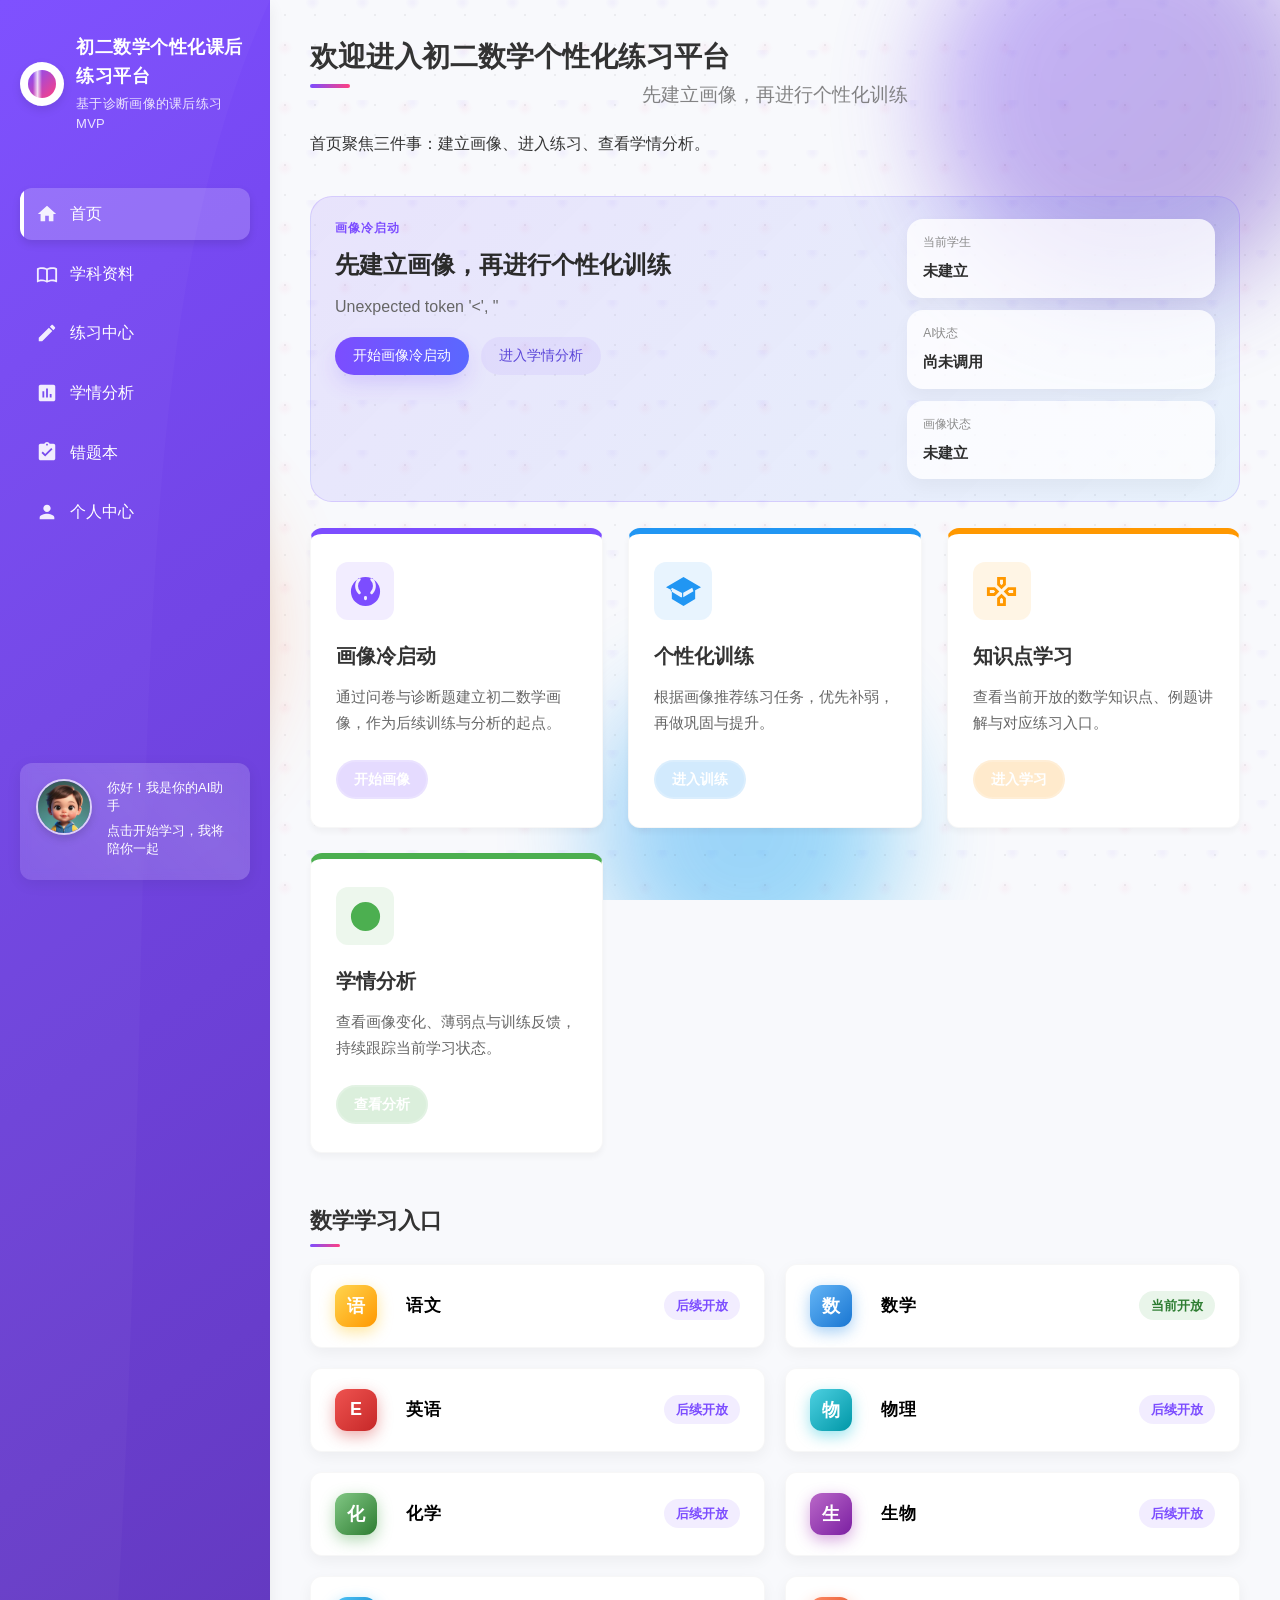
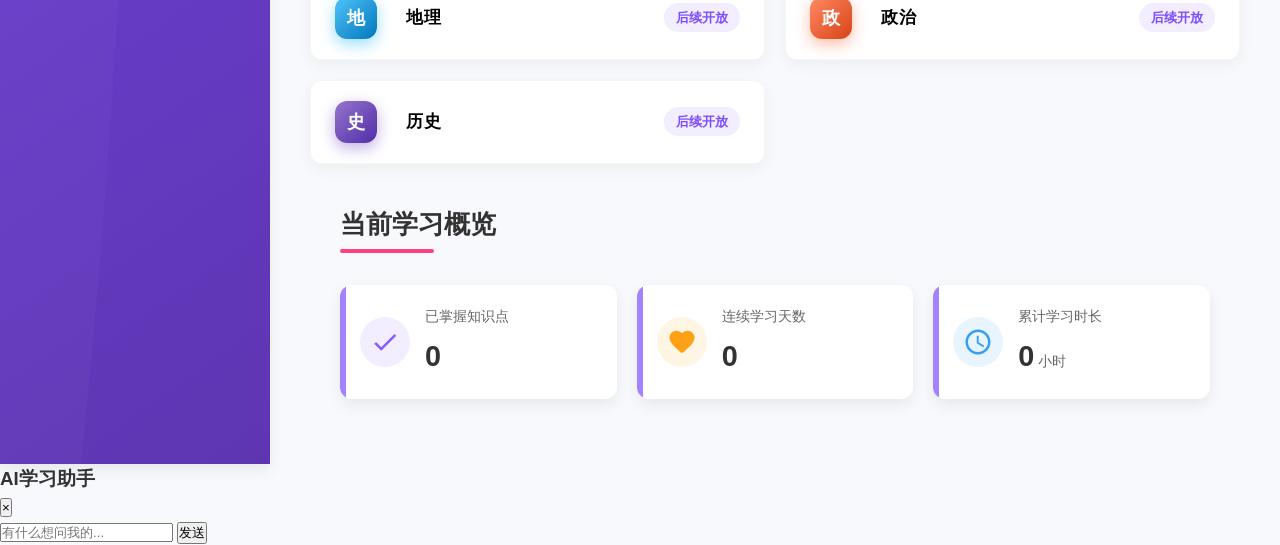
==== commit a3609ccc: "Add files via upload" ====
--- a/frontend/index.html
+++ b/frontend/index.html
@@ -3,11 +3,9 @@
 <head>
     <meta charset="UTF-8">
     <meta name="viewport" content="width=device-width, initial-scale=1.0">
-    <title>AI学习伙伴 - 个性化学习助手</title>
+    <title>首页 - 初二数学个性化课后练习平台</title>
     <link rel="stylesheet" href="css/shouye.css?v=20260322-homefix-1">
-    <!-- 添加谷歌字体 -->
-    <link href="https://fonts.googleapis.com/css2?family=Noto+Sans+SC:wght@400;500;600;700&display=swap" rel="stylesheet">
-</head>
+</head>
 <body>
     <!-- 背景装饰元素 -->
     <div class="bg-elements">
@@ -25,8 +23,8 @@
                     <div class="circle"></div>
                 </div>
                 <div class="logo-text">
-                    <h3>AI学习伙伴</h3>
-                    <p>个性化学习助手</p>
+                    <h3>初二数学个性化课后练习平台</h3>
+                    <p>基于诊断画像的课后练习 MVP</p>
                 </div>
             </div>
 
@@ -45,7 +43,7 @@
                 </a>
                 <a href="pages/analysis.html" class="nav-item">
                     <span class="nav-icon analysis-icon"></span>
-                    <span>学习分析</span>
+                    <span>学情分析</span>
                 </a>
                 <a href="pages/notebook.html" class="nav-item">
                     <span class="nav-icon notebook-icon"></span>
@@ -90,120 +88,130 @@
 
         <!-- 主内容区 -->
         <div class="main-content">
-            <div class="welcome-section">
-                <h1>欢迎使用AI学习伙伴！</h1>
-                <p class="welcome-subtitle">你的智能学习旅程从这里开始</p>
-            </div>
+            <div class="welcome-section">
+                <h1>欢迎进入初二数学个性化练习平台</h1>
+                <p class="welcome-subtitle">先建立画像，再进行个性化训练</p>
+                <p>首页聚焦三件事：建立画像、进入练习、查看学情分析。</p>
+            </div>
 
             <!-- 学习模式卡片 -->
             <div class="learning-cards">
-                <div class="card card-purple">
-                    <div class="card-icon robot-icon"></div>
-                    <h3>智能出题</h3>
-                    <p>基于你的学习认知智能分析，量身定制专属题型，每一题都直击你的知识盲点，让学习效率提升300%</p>
-                    <button class="card-btn">开始体验</button>
-                </div>
-
-                <div class="card card-blue">
-                    <div class="card-icon hat-icon"></div>
-                    <h3>陪伴式学习</h3>
-                    <p>24小时随时在线的AI导师，你解答一切疑问你的学习问题，解答疑惑，让独自学习不再孤单</p>
-                    <button class="card-btn">开始体验</button>
-                </div>
-
-                <div class="card card-orange">
-                    <div class="card-icon game-icon"></div>
-                    <h3>游戏化学习</h3>
-                    <p>寓教于乐的知识点直观互动的游戏体验，通过闯关，奖励和积分机制，激发学习动力，让你爱上学习的每一刻</p>
-                    <button class="card-btn">开始体验</button>
-                </div>
-
-                <div class="card card-green">
-                    <div class="card-icon bulb-icon"></div>
-                    <h3>多角度思考</h3>
-                    <p>打破传统"唯一标准答案"的束缚，鼓励多种思维角度和创新方法，培养你的发散思维能力，成就未来创新人才</p>
-                    <button class="card-btn">开始体验</button>
-                </div>
-            </div>
-
-            <!-- 学科选择区域 -->
-            <div class="subject-section">
-                <h2>今天想学习什么？</h2>
-                
-                <div class="subject-grid">
-                    <button class="subject-btn chinese">
-                        <span class="subject-icon"></span>
-                        <span>语文</span>
-                    </button>
-                    
-                    <button class="subject-btn math">
-                        <span class="subject-icon"></span>
-                        <span>数学</span>
-                    </button>
-                    
-                    <button class="subject-btn english">
-                        <span class="subject-icon"></span>
-                        <span>英语</span>
-                    </button>
-                    
-                    <button class="subject-btn physics">
-                        <span class="subject-icon"></span>
-                        <span>物理</span>
-                    </button>
-                    
-                    <button class="subject-btn chemistry">
-                        <span class="subject-icon"></span>
-                        <span>化学</span>
-                    </button>
-                    
-                    <button class="subject-btn biology">
-                        <span class="subject-icon"></span>
-                        <span>生物</span>
-                    </button>
-                    
-                    <button class="subject-btn geography">
-                        <span class="subject-icon"></span>
-                        <span>地理</span>
-                    </button>
-                    
-                    <button class="subject-btn politics">
-                        <span class="subject-icon"></span>
-                        <span>政治</span>
-                    </button>
-                    
-                    <button class="subject-btn history">
-                        <span class="subject-icon"></span>
-                        <span>历史</span>
-                    </button>
-                </div>
-            </div>
+                <div class="card card-purple">
+                    <div class="card-icon robot-icon"></div>
+                    <h3>画像冷启动</h3>
+                    <p>通过问卷与诊断题建立初二数学画像，作为后续训练与分析的起点。</p>
+                    <button class="card-btn">开始画像</button>
+                </div>
+
+                <div class="card card-blue">
+                    <div class="card-icon hat-icon"></div>
+                    <h3>个性化训练</h3>
+                    <p>根据画像推荐练习任务，优先补弱，再做巩固与提升。</p>
+                    <button class="card-btn">进入训练</button>
+                </div>
+
+                <div class="card card-orange">
+                    <div class="card-icon game-icon"></div>
+                    <h3>知识点学习</h3>
+                    <p>查看当前开放的数学知识点、例题讲解与对应练习入口。</p>
+                    <button class="card-btn">进入学习</button>
+                </div>
+
+                <div class="card card-green">
+                    <div class="card-icon bulb-icon"></div>
+                    <h3>学情分析</h3>
+                    <p>查看画像变化、薄弱点与训练反馈，持续跟踪当前学习状态。</p>
+                    <button class="card-btn">查看分析</button>
+                </div>
+            </div>
+
+            <!-- 学科选择区域 -->
+            <div class="subject-section">
+                <h2>数学学习入口</h2>
+                
+                <div class="subject-grid">
+                    <button class="subject-btn chinese is-locked" type="button" data-subject="语文" data-available="false">
+                        <span class="subject-icon"></span>
+                        <span class="subject-name">语文</span>
+                        <span class="subject-badge">后续开放</span>
+                    </button>
+                    
+                    <button class="subject-btn math" type="button" data-subject="数学" data-available="true">
+                        <span class="subject-icon"></span>
+                        <span class="subject-name">数学</span>
+                        <span class="subject-badge available">当前开放</span>
+                    </button>
+                    
+                    <button class="subject-btn english is-locked" type="button" data-subject="英语" data-available="false">
+                        <span class="subject-icon"></span>
+                        <span class="subject-name">英语</span>
+                        <span class="subject-badge">后续开放</span>
+                    </button>
+                    
+                    <button class="subject-btn physics is-locked" type="button" data-subject="物理" data-available="false">
+                        <span class="subject-icon"></span>
+                        <span class="subject-name">物理</span>
+                        <span class="subject-badge">后续开放</span>
+                    </button>
+                    
+                    <button class="subject-btn chemistry is-locked" type="button" data-subject="化学" data-available="false">
+                        <span class="subject-icon"></span>
+                        <span class="subject-name">化学</span>
+                        <span class="subject-badge">后续开放</span>
+                    </button>
+                    
+                    <button class="subject-btn biology is-locked" type="button" data-subject="生物" data-available="false">
+                        <span class="subject-icon"></span>
+                        <span class="subject-name">生物</span>
+                        <span class="subject-badge">后续开放</span>
+                    </button>
+                    
+                    <button class="subject-btn geography is-locked" type="button" data-subject="地理" data-available="false">
+                        <span class="subject-icon"></span>
+                        <span class="subject-name">地理</span>
+                        <span class="subject-badge">后续开放</span>
+                    </button>
+                    
+                    <button class="subject-btn politics is-locked" type="button" data-subject="政治" data-available="false">
+                        <span class="subject-icon"></span>
+                        <span class="subject-name">政治</span>
+                        <span class="subject-badge">后续开放</span>
+                    </button>
+                    
+                    <button class="subject-btn history is-locked" type="button" data-subject="历史" data-available="false">
+                        <span class="subject-icon"></span>
+                        <span class="subject-name">历史</span>
+                        <span class="subject-badge">后续开放</span>
+                    </button>
+                </div>
+            </div>
             
             <!-- 学习统计卡片 -->
-            <div class="stats-section">
-                <h2>你的学习进度</h2>
-                <div class="stats-cards">
-                    <div class="stats-card">
-                        <div class="stats-icon completed-icon"></div>
-                        <div class="stats-info">
-                            <h4>已完成课程</h4>
-                            <p class="stats-number">24</p>
-                        </div>
-                    </div>
-                    <div class="stats-card">
-                        <div class="stats-icon streak-icon"></div>
-                        <div class="stats-info">
-                            <h4>连续学习天数</h4>
-                            <p class="stats-number">7</p>
-                        </div>
-                    </div>
-                    <div class="stats-card">
-                        <div class="stats-icon time-icon"></div>
-                        <div class="stats-info">
-                            <h4>本周学习时长</h4>
-                            <p class="stats-number">12<span class="stats-unit">小时</span></p>
-                        </div>
-                    </div>
-                </div>
+            <div class="stats-section">
+                <h2>当前学习概览</h2>
+                <div class="stats-cards">
+                    <div class="stats-card">
+                        <div class="stats-icon completed-icon"></div>
+                        <div class="stats-info">
+                            <h4>已掌握知识点</h4>
+                            <p class="stats-number">0</p>
+                        </div>
+                    </div>
+                    <div class="stats-card">
+                        <div class="stats-icon streak-icon"></div>
+                        <div class="stats-info">
+                            <h4>连续学习天数</h4>
+                            <p class="stats-number">0</p>
+                        </div>
+                    </div>
+                    <div class="stats-card">
+                        <div class="stats-icon time-icon"></div>
+                        <div class="stats-info">
+                            <h4>累计学习时长</h4>
+                            <p class="stats-number">0<span class="stats-unit">小时</span></p>
+                        </div>
+                    </div>
+                </div>
             </div>
         </div>
     </div>
--- a/frontend/css/shouye.css
+++ b/frontend/css/shouye.css
@@ -71,9 +71,11 @@
 }
 
 /* 侧边栏样式 */
-.sidebar {
-    width: var(--sidebar-width);
-    background: linear-gradient(145deg, var(--primary-color) 0%, var(--primary-dark) 100%);
+.sidebar {
+    width: var(--sidebar-width);
+    min-width: var(--sidebar-width);
+    flex: 0 0 var(--sidebar-width);
+    background: linear-gradient(145deg, var(--primary-color) 0%, var(--primary-dark) 100%);
     color: white;
     padding: 25px 20px;
     display: flex;
@@ -97,19 +99,24 @@
     pointer-events: none;
 }
 
-.logo {
-    display: flex;
-    align-items: center;
-    margin-bottom: 35px;
-    padding: 8px 0;
-}
-
-.logo-icon {
-    background-color: white;
-    border-radius: 50%;
-    width: 44px;
-    height: 44px;
-    display: flex;
+.logo {
+    display: flex;
+    align-items: center;
+    margin-bottom: 35px;
+    padding: 8px 0;
+    min-width: 0;
+}
+
+.logo-icon {
+    background-color: white;
+    border-radius: 50%;
+    width: 44px;
+    height: 44px;
+    min-width: 44px;
+    min-height: 44px;
+    flex: 0 0 44px;
+    aspect-ratio: 1 / 1;
+    display: flex;
     align-items: center;
     justify-content: center;
     margin-right: 12px;
@@ -142,14 +149,27 @@
     100% { transform: translateX(100%) rotate(45deg); }
 }
 
-.circle {
-    background: linear-gradient(135deg, var(--primary-color), var(--secondary-color));
-    width: 28px;
-    height: 28px;
-    border-radius: 50%;
-    position: relative;
-    animation: pulse 2s infinite;
-}
+.circle {
+    background: linear-gradient(135deg, var(--primary-color), var(--secondary-color));
+    width: 28px;
+    height: 28px;
+    min-width: 28px;
+    min-height: 28px;
+    flex: 0 0 28px;
+    aspect-ratio: 1 / 1;
+    border-radius: 50%;
+    position: relative;
+    animation: pulse 2s infinite;
+}
+
+.logo-text {
+    min-width: 0;
+}
+
+.logo-text h3,
+.logo-text p {
+    overflow-wrap: anywhere;
+}
 
 @keyframes pulse {
     0% { box-shadow: 0 5px 15px rgba(0, 0, 0, 0.1); }
@@ -579,13 +599,14 @@
     gap: 20px;
 }
 
-.subject-btn {
-    display: flex;
-    align-items: center;
-    padding: 20px 24px;
-    border: none;
-    border-radius: var(--border-radius);
-    background-color: var(--card-bg);
+.subject-btn {
+    display: flex;
+    align-items: center;
+    padding: 20px 24px;
+    gap: 14px;
+    border: none;
+    border-radius: var(--border-radius);
+    background-color: var(--card-bg);
     cursor: pointer;
     font-size: 16px;
     font-weight: 500;
@@ -593,9 +614,13 @@
     box-shadow: 0 5px 15px rgba(0, 0, 0, 0.05);
     transition: all 0.3s cubic-bezier(0.34, 1.56, 0.64, 1);
     border: 1px solid rgba(0, 0, 0, 0.03);
-    position: relative;
-    overflow: hidden;
-}
+    position: relative;
+    overflow: hidden;
+}
+
+.subject-btn.is-locked {
+    opacity: 0.72;
+}
 
 .subject-btn::before {
     content: '';
@@ -609,11 +634,17 @@
     transition: transform 0.6s ease;
 }
 
-.subject-btn:hover {
-    transform: translateY(-8px);
-    box-shadow: 0 15px 30px rgba(0, 0, 0, 0.1);
-    background-color: rgba(255, 255, 255, 0.9);
-}
+.subject-btn:hover {
+    transform: translateY(-8px);
+    box-shadow: 0 15px 30px rgba(0, 0, 0, 0.1);
+    background-color: rgba(255, 255, 255, 0.9);
+}
+
+.subject-btn.is-locked:hover {
+    transform: none;
+    box-shadow: 0 5px 15px rgba(0, 0, 0, 0.05);
+    background-color: var(--card-bg);
+}
 
 .subject-btn:hover::before {
     transform: translateX(100%);
@@ -653,11 +684,17 @@
     transform: translateX(100%);
 }
 
-.subject-btn:hover .subject-icon {
-    transform: scale(1.15) translateY(-3px);
-    box-shadow: 0 8px 20px rgba(0, 0, 0, 0.15);
-    animation: pulse 2s infinite;
-}
+.subject-btn:hover .subject-icon {
+    transform: scale(1.15) translateY(-3px);
+    box-shadow: 0 8px 20px rgba(0, 0, 0, 0.15);
+    animation: pulse 2s infinite;
+}
+
+.subject-btn.is-locked .subject-icon,
+.subject-btn.is-locked:hover .subject-icon {
+    transform: none;
+    animation: none;
+}
 
 .subject-btn:nth-child(odd) .subject-icon {
     animation: floating 3s ease-in-out infinite;
@@ -753,17 +790,38 @@
     box-shadow: 0 5px 15px rgba(103, 58, 183, 0.4);
 }
 
-.subject-btn span:last-child {
-    font-weight: 600;
-    letter-spacing: 0.5px;
-    font-size: 17px;
-    transition: all 0.3s ease;
-}
-
-.subject-btn:hover span:last-child {
-    transform: scale(1.05);
-    color: var(--primary-color);
-}
+.subject-name {
+    font-weight: 600;
+    letter-spacing: 0.5px;
+    font-size: 17px;
+    transition: all 0.3s ease;
+    flex: 1;
+}
+
+.subject-btn:hover .subject-name {
+    transform: scale(1.05);
+    color: var(--primary-color);
+}
+
+.subject-btn.is-locked:hover .subject-name {
+    transform: none;
+    color: var(--text-color);
+}
+
+.subject-badge {
+    padding: 0.35rem 0.75rem;
+    border-radius: 999px;
+    background: rgba(124, 77, 255, 0.1);
+    color: var(--primary-color);
+    font-size: 0.82rem;
+    font-weight: 700;
+    white-space: nowrap;
+}
+
+.subject-badge.available {
+    background: rgba(76, 175, 80, 0.12);
+    color: #2e7d32;
+}
 
 /* 响应式布局 */
 @media screen and (max-width: 1200px) {
@@ -800,10 +858,12 @@
         flex-direction: column;
     }
     
-    .sidebar {
-        width: 100%;
-        padding: 20px;
-    }
+    .sidebar {
+        width: 100%;
+        min-width: 100%;
+        flex-basis: 100%;
+        padding: 20px;
+    }
     
     .nav-menu {
         flex-direction: row;
@@ -1383,4 +1443,4 @@
         transform: scale(1);
         opacity: 1;
     }
-} +} 
